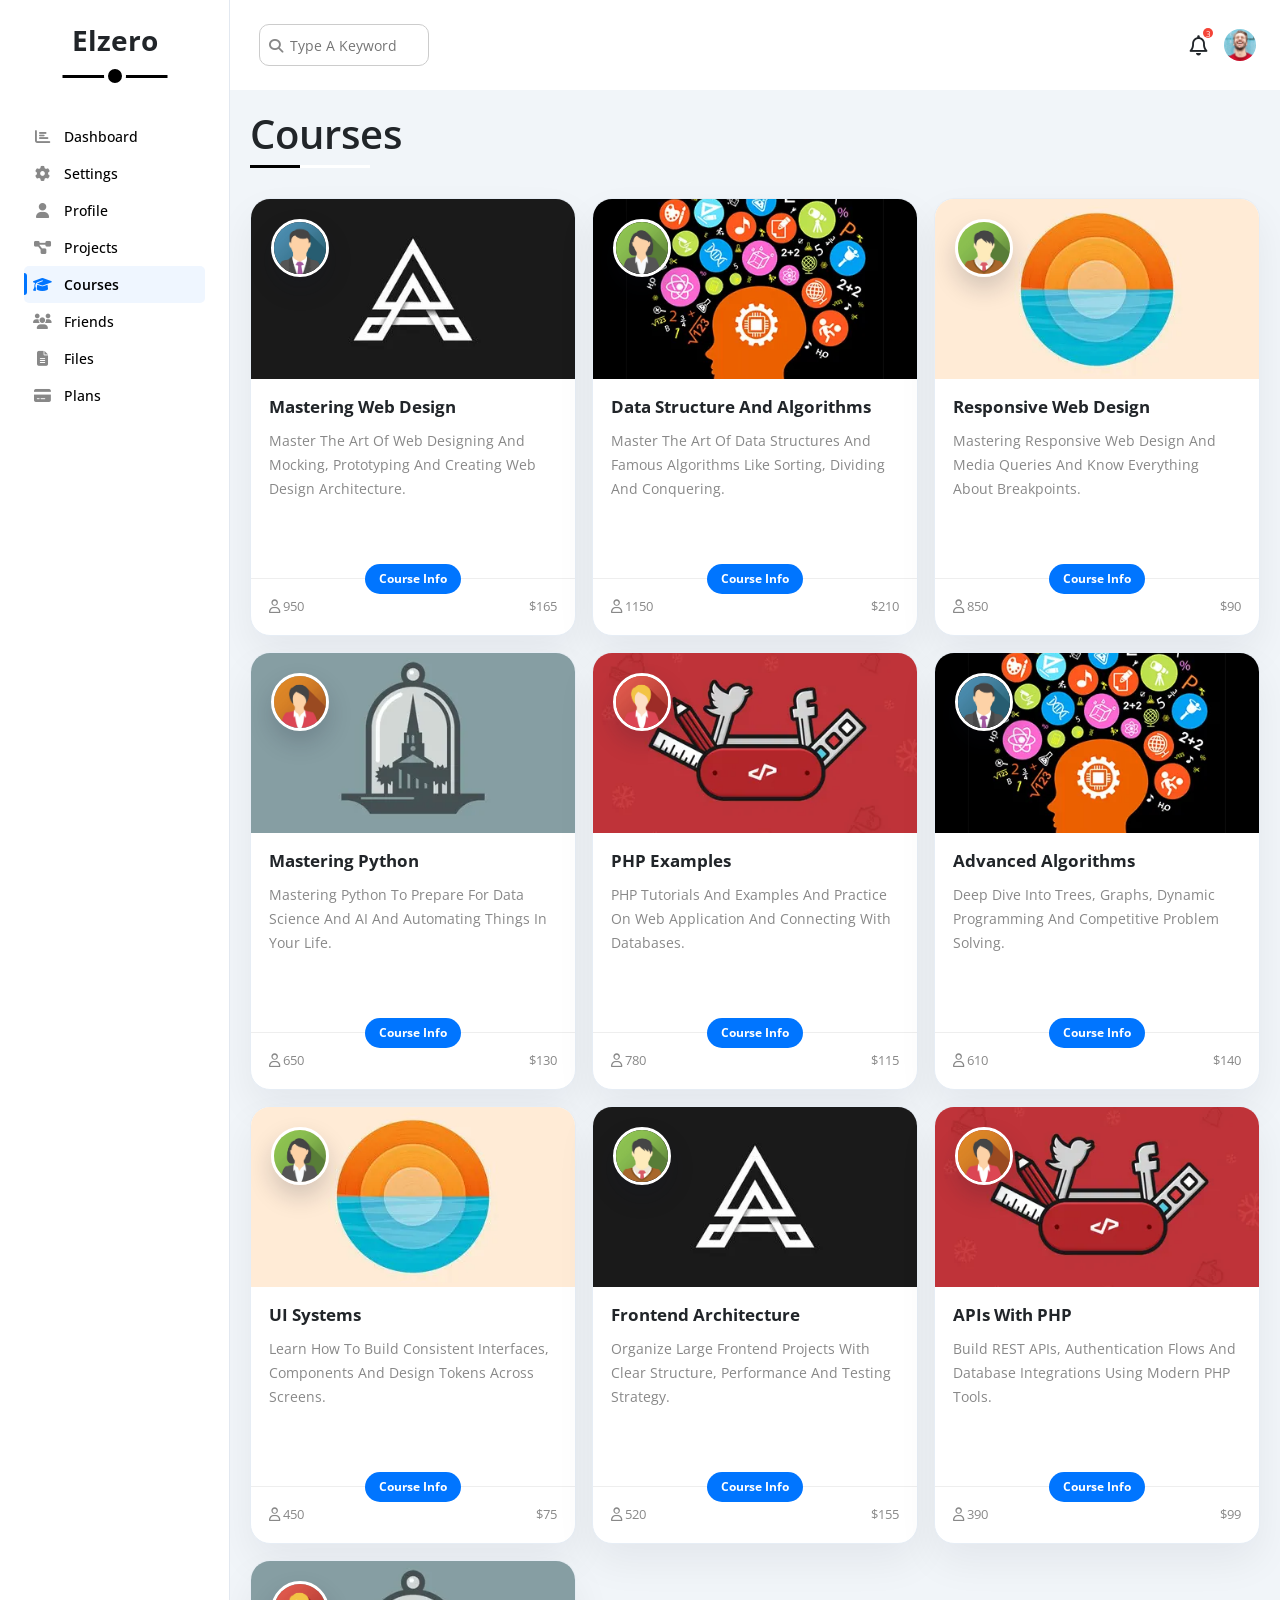
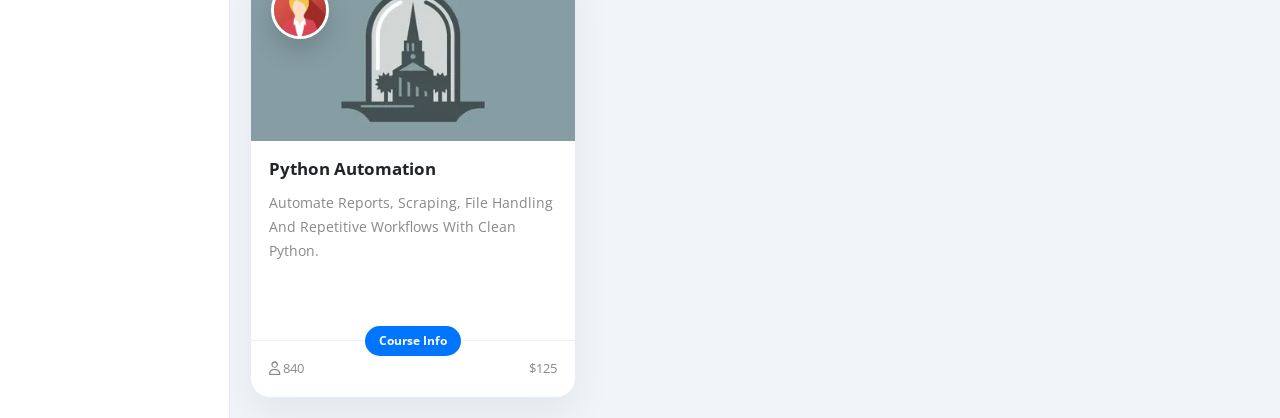
==== courses.html @ d8abd6de "Add plans, projects, and profile pages with updated layouts and features - Created a new plans.html " ====
<!DOCTYPE html>
<html lang="en">

<head>
    <meta charset="UTF-8">
    <meta http-equiv="X-UA-Compatible" content="IE=edge">
    <meta name="viewport" content="width=device-width, initial-scale=1.0">
    <title>Courses</title>

    <link rel="stylesheet" href="https://cdnjs.cloudflare.com/ajax/libs/font-awesome/6.5.0/css/all.min.css">
    <link href="https://cdn.jsdelivr.net/npm/bootstrap@5.3.8/dist/css/bootstrap.min.css" rel="stylesheet"
        integrity="sha384-sRIl4kxILFvY47J16cr9ZwB07vP4J8+LH7qKQnuqkuIAvNWLzeN8tE5YBujZqJLB" crossorigin="anonymous">
    <link rel="preconnect" href="https://fonts.googleapis.com">
    <link rel="preconnect" href="https://fonts.gstatic.com" crossorigin>
    <link href="https://fonts.googleapis.com/css2?family=Open+Sans:ital,wght@0,300..800;1,300..800&display=swap"
        rel="stylesheet">
    <link rel="stylesheet" href="css/style.css">
</head>

<body>
    <header>
        <div class="page d-flex">
            <div class="sidebar bg-white p-4 position-relative">
                <h3 class="position-relative text-center mt-0">Elzero</h3>
                <ul>
                    <li data-label="Dashboard">
                        <a class="d-flex align-items-center fs-14 mt-2 text-black rad-6 p-2" href="index.html">
                            <i class="fa-solid fa-chart-bar fa-fw"></i>
                            <span>Dashboard</span>
                        </a>
                    </li>
                    <li data-label="Settings">
                        <a class="d-flex align-items-center fs-14 text-black rad-6 p-2" href="settings.html">
                            <i class="fa-solid fa-gear fa-fw"></i>
                            <span>Settings</span>
                        </a>
                    </li>
                    <li data-label="Profile">
                        <a class="d-flex align-items-center fs-14 text-black rad-6 p-2" href="profile.html">
                            <i class="fa-solid fa-user fa-fw"></i>
                            <span>Profile</span>
                        </a>
                    </li>
                    <li data-label="Projects">
                        <a class="d-flex align-items-center fs-14 text-black rad-6 p-2" href="projects.html">
                            <i class="fa-solid fa-diagram-project fa-fw"></i>
                            <span>Projects</span>
                        </a>
                    </li>
                    <li data-label="Courses">
                        <a class="active d-flex align-items-center fs-14 text-black rad-6 p-2" href="courses.html">
                            <i class="fa-solid fa-graduation-cap fa-fw"></i>
                            <span>Courses</span>
                        </a>
                    </li>
                    <li data-label="Friends">
                        <a class="d-flex align-items-center fs-14 text-black rad-6 p-2" href="friends.html">
                            <i class="fa-solid fa-users fa-fw"></i>
                            <span>Friends</span>
                        </a>
                    </li>
                    <li data-label="Files">
                        <a class="d-flex align-items-center fs-14 text-black rad-6 p-2" href="files.html">
                            <i class="fa-solid fa-file-lines fa-fw"></i>
                            <span>Files</span>
                        </a>
                    </li>
                    <li data-label="Plans">
                        <a class="d-flex align-items-center fs-14 text-black rad-6 p-2" href="plans.html">
                            <i class="fa-solid fa-credit-card fa-fw"></i>
                            <span>Plans</span>
                        </a>
                    </li>
                </ul>
            </div>

            <div class="content w-100 overflow-hidden">
                <div class="head bg-white d-flex justify-content-between align-items-center p-4">
                    <div class="search position-relative">
                        <input class="p-2" type="search" placeholder="Type A Keyword">
                    </div>
                    <div class="icons d-flex align-items-center">
                        <span class="notification position-relative">
                            <i class="fa-regular fa-bell fa-lg"></i>
                        </span>
                        <img src="image/swiper.webp" alt="account avatar" class="ms-3" width="32" height="32">
                    </div>
                </div>

                <h1 class="position-relative fw-semibold">Courses</h1>

                <div class="wrapper courses-wrapper d-grid gap-3">
                    <section class="course-card page-card">
                        <img class="course-cover" src="image/course-01.webp" alt="Mastering Web Design course cover">
                        <img class="course-author" src="image/team-01.webp" alt="Instructor">
                        <div class="course-body">
                            <h3>Mastering Web Design</h3>
                            <p>Master The Art Of Web Designing And Mocking, Prototyping And Creating Web Design
                                Architecture.</p>
                        </div>
                        <div class="course-footer">
                            <a href="#" class="course-link">Course Info</a>
                            <span><i class="fa-regular fa-user"></i> 950</span>
                            <span>$165</span>
                        </div>
                    </section>

                    <section class="course-card page-card">
                        <img class="course-cover" src="image/course-02.webp" alt="Data Structure And Algorithms cover">
                        <img class="course-author" src="image/team-02.webp" alt="Instructor">
                        <div class="course-body">
                            <h3>Data Structure And Algorithms</h3>
                            <p>Master The Art Of Data Structures And Famous Algorithms Like Sorting, Dividing And
                                Conquering.</p>
                        </div>
                        <div class="course-footer">
                            <a href="#" class="course-link">Course Info</a>
                            <span><i class="fa-regular fa-user"></i> 1150</span>
                            <span>$210</span>
                        </div>
                    </section>

                    <section class="course-card page-card">
                        <img class="course-cover" src="image/course-03.webp" alt="Responsive Web Design cover">
                        <img class="course-author" src="image/team-03.webp" alt="Instructor">
                        <div class="course-body">
                            <h3>Responsive Web Design</h3>
                            <p>Mastering Responsive Web Design And Media Queries And Know Everything About Breakpoints.
                            </p>
                        </div>
                        <div class="course-footer">
                            <a href="#" class="course-link">Course Info</a>
                            <span><i class="fa-regular fa-user"></i> 850</span>
                            <span>$90</span>
                        </div>
                    </section>

                    <section class="course-card page-card">
                        <img class="course-cover" src="image/course-04.webp" alt="Mastering Python cover">
                        <img class="course-author" src="image/team-04.webp" alt="Instructor">
                        <div class="course-body">
                            <h3>Mastering Python</h3>
                            <p>Mastering Python To Prepare For Data Science And AI And Automating Things In Your Life.
                            </p>
                        </div>
                        <div class="course-footer">
                            <a href="#" class="course-link">Course Info</a>
                            <span><i class="fa-regular fa-user"></i> 650</span>
                            <span>$130</span>
                        </div>
                    </section>

                    <section class="course-card page-card">
                        <img class="course-cover" src="image/course-05.webp" alt="PHP Examples cover">
                        <img class="course-author" src="image/team-05.webp" alt="Instructor">
                        <div class="course-body">
                            <h3>PHP Examples</h3>
                            <p>PHP Tutorials And Examples And Practice On Web Application And Connecting With
                                Databases.</p>
                        </div>
                        <div class="course-footer">
                            <a href="#" class="course-link">Course Info</a>
                            <span><i class="fa-regular fa-user"></i> 780</span>
                            <span>$115</span>
                        </div>
                    </section>

                    <section class="course-card page-card">
                        <img class="course-cover" src="image/course-02.webp" alt="Advanced Algorithms cover">
                        <img class="course-author" src="image/team-01.webp" alt="Instructor">
                        <div class="course-body">
                            <h3>Advanced Algorithms</h3>
                            <p>Deep Dive Into Trees, Graphs, Dynamic Programming And Competitive Problem Solving.</p>
                        </div>
                        <div class="course-footer">
                            <a href="#" class="course-link">Course Info</a>
                            <span><i class="fa-regular fa-user"></i> 610</span>
                            <span>$140</span>
                        </div>
                    </section>

                    <section class="course-card page-card">
                        <img class="course-cover" src="image/course-03.webp" alt="UI Systems course cover">
                        <img class="course-author" src="image/team-02.webp" alt="Instructor">
                        <div class="course-body">
                            <h3>UI Systems</h3>
                            <p>Learn How To Build Consistent Interfaces, Components And Design Tokens Across Screens.
                            </p>
                        </div>
                        <div class="course-footer">
                            <a href="#" class="course-link">Course Info</a>
                            <span><i class="fa-regular fa-user"></i> 450</span>
                            <span>$75</span>
                        </div>
                    </section>

                    <section class="course-card page-card">
                        <img class="course-cover" src="image/course-01.webp" alt="Frontend Architecture cover">
                        <img class="course-author" src="image/team-03.webp" alt="Instructor">
                        <div class="course-body">
                            <h3>Frontend Architecture</h3>
                            <p>Organize Large Frontend Projects With Clear Structure, Performance And Testing Strategy.
                            </p>
                        </div>
                        <div class="course-footer">
                            <a href="#" class="course-link">Course Info</a>
                            <span><i class="fa-regular fa-user"></i> 520</span>
                            <span>$155</span>
                        </div>
                    </section>

                    <section class="course-card page-card">
                        <img class="course-cover" src="image/course-05.webp" alt="APIs With PHP cover">
                        <img class="course-author" src="image/team-04.webp" alt="Instructor">
                        <div class="course-body">
                            <h3>APIs With PHP</h3>
                            <p>Build REST APIs, Authentication Flows And Database Integrations Using Modern PHP Tools.
                            </p>
                        </div>
                        <div class="course-footer">
                            <a href="#" class="course-link">Course Info</a>
                            <span><i class="fa-regular fa-user"></i> 390</span>
                            <span>$99</span>
                        </div>
                    </section>

                    <section class="course-card page-card">
                        <img class="course-cover" src="image/course-04.webp" alt="Python Automation cover">
                        <img class="course-author" src="image/team-05.webp" alt="Instructor">
                        <div class="course-body">
                            <h3>Python Automation</h3>
                            <p>Automate Reports, Scraping, File Handling And Repetitive Workflows With Clean Python.
                            </p>
                        </div>
                        <div class="course-footer">
                            <a href="#" class="course-link">Course Info</a>
                            <span><i class="fa-regular fa-user"></i> 840</span>
                            <span>$125</span>
                        </div>
                    </section>
                </div>
            </div>
        </div>
    </header>

    <script src="https://cdn.jsdelivr.net/npm/bootstrap@5.3.8/dist/js/bootstrap.bundle.min.js"
        integrity="sha384-FKyoEForCGlyvwx9Hj09JcYn3nv7wiPVlz7YYwJrWVcXK/BmnVDxM+D2scQbITxI"
        crossorigin="anonymous"></script>
    <script src="js/main.js"></script>
</body>

</html>
---- css/style.css ----
:root {
    --blue-color: #0075ff;
    --blue-alt-color: #0d69d5;
    --orange-color: #f59e0b;
    --orange-alt-color: #ffc107;
    --green-color: #22c55e;
    --green-alt-color: #198754;
    --red-color: #f44336;
    --grey-color: #888;
    --fa-style-family-classic: "Font Awesome 6 Free";
}

* {
    box-sizing: border-box;
}

body {
    font-family: "Open Sans", sans-serif;
    margin: 0;
}

*:focus {
    outline: none;
}

a {
    text-decoration: none;

}

.page {
    min-height: 100vh;
    background-color: #f1f5f9;
}

ul {
    list-style: none;
    padding: 0;
}

.rad-6 {
    border-radius: 5px;
}

.fs-14 {
    font-size: 14px;
}

.w-fit {
    width: fit-content;
}

/* scrollbar */
::-webkit-scrollbar {
    width: 10px;
}

::-webkit-scrollbar-track {
    background-color: #f1f1f1;
}

::-webkit-scrollbar-thumb {
    background-color: var(--blue-alt-color);
}

::-webkit-scrollbar-thumb:hover {
    background-color: var(--blue-alt-color);
}

/* ---------------------------- start Document ----------------------------*/
/* start sidebar */
.sidebar {
    width: 230px;
    min-height: 100vh;
    background: #fff;
    padding: 20px 12px;
    display: flex;
    flex-direction: column;
    gap: 2px;
    transition: width .3s ease;
    overflow: hidden;
    border-right: 1px solid #e2e8f0;
    flex-shrink: 0;
}

.sidebar>h3 {
    margin-bottom: 50px;
    font-weight: bold;
}

.sidebar>h3::after,
.sidebar>h3::before {
    content: "";
    position: absolute;
    background-color: black;
    left: 50%;
    transform: translateX(-50%);
}

.sidebar>h3::before {
    width: 105px;
    height: 2.5px;
    bottom: -20px;
}

.sidebar>h3::after {
    width: 12px;
    height: 12px;
    bottom: -29px;
    padding: 7px;
    border-radius: 50%;
    border: 4px solid white;
}

.sidebar ul li a {
    gap: 12px;
    color: #64748b;
    font-weight: 500;
    transition: background .2s, color .2s;
    white-space: nowrap;
    overflow: hidden;
    position: relative;
}

.sidebar ul li a i {
    font-size: 15px;
    flex-shrink: 0;
    width: 20px;
    text-align: center;
    color: var(--grey-color);
    transition: color .2s;
}

.sidebar ul li a:hover {
    background: #eff6ff;
    color: var(--blue-color);
}

.sidebar ul li a:hover i,
.sidebar ul li a.active i {
    color: var(--blue-color);
}

.sidebar ul li a.active {
    background: #eff6ff;
    color: var(--blue-color);
    font-weight: 600;
}

/* الخط الجانبي على الـ active */
.sidebar ul li a.active::before {
    content: '';
    position: absolute;
    left: 0;
    top: 20%;
    bottom: 20%;
    width: 3px;
    background: var(--blue-color);
    border-radius: 0 3px 3px 0;
}

/* زر التصغير */
.sidebar-toggle {
    position: absolute;
    top: 16px;
    right: 12px;
    width: 28px;
    height: 28px;
    border: none;
    background: transparent;
    cursor: pointer;
    border-radius: 6px;
    display: flex;
    align-items: center;
    justify-content: center;
    color: var(--grey-color);
    font-size: 14px;
    transition: background .2s, color .2s;
}

.sidebar-toggle:hover {
    background: #eff6ff;
    color: var(--blue-color);
}

/* Tooltip */
.sidebar ul li {
    position: relative;
}

.sidebar.collapsed ul li:hover::after {
    content: attr(data-label);
    position: absolute;
    left: calc(100% + 8px);
    top: 50%;
    transform: translateY(-50%);
    background: #1e293b;
    color: #fff;
    font-size: 11px;
    padding: 4px 10px;
    border-radius: 6px;
    white-space: nowrap;
    z-index: 999;
    pointer-events: none;
}

/* Collapsed */
.sidebar.collapsed {
    width: 60px;
}

.sidebar.collapsed>h3 {
    opacity: 0;
    height: 0;
    margin: 0;
    padding: 0;
    border: none;
}

.sidebar.collapsed ul li a span {
    opacity: 0;
    width: 0;
}

.sidebar.collapsed ul li a {
    display: flex;
    justify-content: center;
    padding: 10px;
    gap: 0;
}

.sidebar.collapsed ul li a i {
    width: auto;
}

.sidebar.collapsed .sidebar-toggle {
    right: 50%;
    transform: translateX(50%);
}

h1 {
    margin: 20px 20px 40px;
}

h1::after,
h1::before {
    content: "";
    position: absolute;
    height: 3px;
    bottom: -10px;
    left: 0;
}

h1::before {
    background-color: white;
    width: 120px;
}

h1::after {
    background-color: black;
    width: 50px;
}

/* start content */

.head .search::before {
    font-family: "Font Awesome 6 Free";
    content: "\f002";
    font-weight: 900;
    position: absolute;
    left: 15px;
    padding-right: 5px;
    top: 50%;
    transform: translateY(-50%);
    font-size: 14px;
    color: var(--grey-color);
}

.head .search input {
    border: 1px solid #ccc;
    border-radius: 10px;
    margin-left: 5px;
    padding-left: 30px !important;
    width: 170px;
    transition: width 0.3s;
}

.head .search input:focus {
    width: 200px;
}

.head .search input::placeholder {
    font-size: 14px;
}

.head .search input:focus::placeholder {
    opacity: 0;
}

.head .icons .notification::before {
    content: "3";
    position: absolute;
    top: -5px;
    right: -5px;
    background-color: var(--red-color);
    color: white;
    font-size: 8px;
    text-align: center;
    width: 10px;
    height: 10px;
    /* padding: 2px 5px; */
    border-radius: 50%;
}

.head .icons img {
    border-radius: 50%;
}

/* end content */
/* wrapper */
.wrapper {
    grid-template-columns: repeat(auto-fill, minmax(450px, 1fr));
    margin-left: 20px;
    margin-right: 20px;
    margin-bottom: 20px;
}

.text-welcome {
    color: var(--grey-color);
}

.intro {
    background-color: #eee;
}

.wrapper .intro img {
    width: 200px;
    margin-bottom: -10px;
}

.welcome .avatar {
    width: 64px;
    height: 64px;
    border-radius: 50%;
    border: 1px solid white;
    padding: 2px;
    box-shadow: 0 0 5px #ddd;
    margin-left: 20px;
    margin-top: -32px;
}

.welcome .body {
    border-top: 1px solid #EEE;
    border-bottom: 1px solid #EEE;
}

.welcome .body>div {
    flex: 1;
}

.welcome .visit {
    margin: 0 15px 15px auto;
    transition: 0.3s;
    background-color: var(--blue-color);
}

.welcome .visit:hover {
    background-color: var(--blue-alt-color);
}

.body span {
    color: var(--grey-color);
}

/* start Quick-draft */
.quick-draft .text-welcome {
    color: var(--grey-color);
    font-size: 22px;
}

.quick-draft input,
.quick-draft textarea {
    background-color: #eee;
}

.quick-draft textarea {
    resize: none;
    min-height: 180px;
}

.quick-draft .save {
    margin-left: auto;
    transition: 0.3s;
    cursor: pointer;
    background-color: var(--blue-color);
}

.quick-draft .save:hover {
    background-color: var(--blue-alt-color);
}

/* End Quick-draft */
/* start targets */
.targets .target-row .icon {
    width: 80px;
    height: 80px;
    margin-right: 15px;
}

.targets .details {
    flex: 1;
}

.targets .details .progress {
    height: 4px;
    overflow: visible;
}

.targets .details .progress>span {
    position: absolute;
    height: 100%;
    left: 0;
    top: 0;
}

.targets .details .progress>span span {
    position: absolute;
    bottom: 16px;
    right: -16px;
    color: white;
    padding: 2px 5px;
    border-radius: 6px;
    font-size: 13px;
    background-color: var(--blue-color);
}

.targets .details .progress>span span::after {
    content: "";
    border-style: solid;
    border-width: 6px;
    position: absolute;
    bottom: -10px;
    left: 50%;
    transform: translateX(-50%);
}

.targets .details .progress>.blue span::after {
    border-color: var(--blue-color) transparent transparent transparent;

}

.targets .details .progress>.orange span::after {
    border-color: var(--orange-alt-color) transparent transparent transparent;

}

.targets .details .progress>.green span::after {
    border-color: var(--green-alt-color) transparent transparent transparent;
}


.blue .icon,
.blue .progress {
    background-color: rgb(0 117 255 / 20%);
}

.orange .icon,
.orange .progress {
    background-color: rgb(245 158 10 / 20%);
}

.green .icon,
.green .progress {
    background-color: rgb(34 197 94 / 20%);
}

/* End targets */
/* start tickets */
.tickets .box {
    border: 1px solid #ccc;
    width: calc(50% - 10px);
}

/* End tickets */
/* start latest-news */
.latest-news .news-row:not(:last-of-type) {
    border-bottom: 1px solid #eee;
    margin-bottom: 23px;
    padding-bottom: 28px;

}

.btn-shape {
    background-color: #eee;
    font-size: 15px;
    padding: 4px 8px;
    border-radius: 6px;

}

.latest-news .news-row h3 {
    font-size: 18px;
    font-weight: 700;
    letter-spacing: -0.5px;
    margin: 0 0 5px;

}

.latest-news .news-row p {
    font-size: 16px;

}

.latest-uploads .info,
.latest-news .info {
    flex-grow: 1;
}

/* End latest-news */
/* start Tasks */
.tasks .task-row:not(:last-of-type) {
    border-bottom: 1px solid #eee;
    margin-bottom: 15px;
    padding-bottom: 15px;
}

.tasks .info {
    flex-grow: 1;
}

.tasks .done {
    opacity: 0.3;
}

.tasks h3 {
    font-size: 18px;
    font-weight: 700;
    letter-spacing: -0.5px;
    margin: 0 0 5px;
}

.tasks p {
    font-size: 16px;

}

.tasks .delete:not(.no-effect) {
    cursor: pointer;
    transition: 0.3s;
}

.tasks .delete:hover:not(.no-effect) {
    color: var(--red-color);
}

/* End Tasks */
/* start Top Search */
.srarch-items .items-head div {
    font-size: 18px;
}

/* End Top Search */
/* start latest-uploads */
.latest-uploads .news-row:not(:last-of-type) {
    border-bottom: 1px solid #eee;
    margin-bottom: 12px;
    padding-bottom: 9px;
}

.latest-uploads .news-row h3 {
    font-size: 16px;
    font-weight: 600;
    letter-spacing: -0.5px;
    margin: 0 0 5px;

}

/* End latest-uploads */
/* start Last Projects Progrss */
.last-project ul::before {
    content: "";
    position: absolute;
    left: 10px;
    width: 2px;
    height: 100%;
    background-color: var(--blue-color);
}

.last-project ul li::before {
    content: "";
    width: 20px;
    height: 20px;
    border-radius: 50%;
    background-color: white;
    border: 2px solid white;
    outline: 2px solid var(--blue-color);
    margin-right: 15px;
    z-index: 1;
}

.last-project ul li.done::before {
    content: "";
    background-color: var(--blue-color);
}

.last-project ul li.current::before {
    content: "";
    animation: change-color 0.8s infinite alternate;
}

.last-project img {
    position: absolute;
    right: 0;
    bottom: 0;
    opacity: 0.1;

}

@keyframes change-color {
    from {
        background-color: var(--blue-color);
    }

    to {
        background-color: white;
    }
}

/* End Last Projects Progrss */
/* start Reminder Widget */
.reminders ul li .key {
    width: 15px;
    height: 15px;

}

.reminders ul li .blue {
    border-left: 2px solid var(--blue-color);
}

.reminders ul li .green {
    border-left: 2px solid var(--green-color);
}

.reminders ul li .orange {
    border-left: 2px solid var(--orange-color);
}

.reminders ul li .red {
    border-left: 2px solid var(--red-color);
}

/* End Reminder Widget */
/* start Letest Post  */
.letest-post .post-content {
    text-transform: capitalize;
    line-height: 1.8;
    border-top: 1px solid #eee;
    border-bottom: 1px solid #eee;
    min-height: 140px;
}

/* End Letest Post  */
/* start Social Media */
.social-media .box {
    padding-left: 70px;
    padding-top: 20px;
    padding-bottom: 20px;
    padding-right: 15px;
}

.social-media .box i {
    position: absolute;
    left: 0;
    top: 0;
    width: 55px;
    transition: 0.3s;
}

.social-media .box i:hover {
    transform: rotate(5deg);
}

.social-media .twitter {
    background-color: rgb(29 161 242 / 20%);
    color: #1da1f2;
}

.social-media .twitter i,
.social-media .twitter a {
    background-color: #1da1f2;
}

.social-media .facebook {
    background-color: rgb(24 119 242 /20%);
    color: #1877f2;
}

.social-media .facebook i,
.social-media .facebook a {
    background-color: #1877f2;
}

.social-media .youtube {
    background-color: rgb(255 0 0 /20%);
    color: #ff0000;
}

.social-media .youtube i,
.social-media .youtube a {
    background-color: #ff0000;
}

.social-media .linkedin {
    background-color: rgb(10 102 194 /20%);
    color: #0a66c2;
}

.social-media .linkedin i,
.social-media .linkedin a {
    background-color: #0a66c2;
}

/* End Social Media */
/* start  Project Taple */
.project {
    margin: 20px;
}

.project .responsive-table {
    overflow-x: auto;
}

.project table {
    min-width: 1000px;
}

.project thead td {
    background-color: #EEE;
    font-weight: bold;
}

.project table td {
    padding: 15px;
}

.project table tbody tr td:last-child {
    border-right: 1px solid #eee;

}

.project tbody td {
    border-left: 1px solid #eee;
    border-bottom: 1px solid #eee;
}

.project table img {
    padding: 2px;
}

.project table img:not(:first-child) {
    margin-left: -20px;
}

/* End Project Taple */

/* Mobile Document*/
@media (max-width: 767px) {

    /* sidebar */
    .sidebar {
        width: 72px !important;
        padding: 14px 15px !important;
    }

    .sidebar>h3 {
        font-size: 13px;
        margin-bottom: 15px;
        display: flex;
        align-items: center;
        justify-content: center;
    }

    .sidebar>h3::before,
    .sidebar>h3::after {
        display: none;
    }

    .sidebar ul li a span {
        opacity: 0 !important;
        width: 0 !important;
    }

    .sidebar ul li a {
        justify-content: center !important;
        padding: 10px !important;
        gap: 0 !important;
    }

    .sidebar ul li a i {
        width: auto !important;
        padding: 5px !important;
    }

    .sidebar-toggle {
        display: none;
    }

    /* wrapper */
    .wrapper {
        grid-template-columns: minmax(200px, 1fr);
        margin-left: 10px;
        margin-right: 10px;
        gap: 10px;
    }

    /* welcome */
    .welcome .body {
        display: block;
    }

    .welcome .intro {
        padding-bottom: 30px;
    }

    .welcome .avatar {
        margin-left: 0;
    }

    .welcome .body>div:not(:last-child) {
        margin-bottom: 20px;
    }

    /* tickets */
    .tickets .box {
        width: 100%;
    }

    /*latest-news  */
    .latest-news .news-row {
        display: block !important;
    }

    .latest-news .label {
        margin: 10px auto 0 !important;
        width: fit-content !important;
        display: block !important;
    }

    .last-project ul li:last-child {
        position: relative;
    }

    .last-project ul li:last-child::after {
        content: "";
        position: absolute;
        left: 2px;
        top: 20px;
        width: 7px;
        height: calc(100% - 0px);
        background-color: white;
    }
}

/* ----------------------------////// End Document //////----------------------------*/
/* ----------------------------////// start Settings //////--------------------------*/
/* strt Site Control */

.settings-card-description {
    max-width: 420px;
    line-height: 1.7;
}

.settings-copy {
    flex: 1 1 200px;
    min-width: 0;
}

.settings-control {
    cursor: pointer;
}

.settings-copy p {
    font-size: 15px;
}

.settings-state.is-open {
    color: var(--green-color);
}

.settings-state.is-closed {
    color: var(--red-color);
}

.toggle-switch {
    width: 70px;
    height: 32px;
    background: #d4d4d4;
    transition: 0.3s;
}

.settings-toggle-row {
    gap: 0 !important;
}

.settings-toggle-row.with-state {
    gap: 12px !important;
}

.toggle-switch::before {
    font-family: var(--fa-style-family-classic);
    content: "\f00d";
    font-weight: 900;
    position: absolute;
    top: 4px;
    left: 4px;
    width: 24px;
    height: 24px;
    border-radius: 50%;
    background-color: #fff;
    color: #94a3b8;
    display: flex;
    align-items: center;
    justify-content: center;
    font-size: 22px;
    line-height: 1;
    cursor: pointer;
    box-shadow: 0 10px 20px rgb(15 23 42 / 16%);
    transition: left 0.3s, color 0.3s, transform 0.3s, background-color 0.3s;
}

.toggle-checkbox:checked+.toggle-switch {
    background: var(--blue-color);
    box-shadow: 0 10px 25px rgb(0 117 255 / 25%);
}

.toggle-checkbox:checked+.toggle-switch::before {
    content: "\f00c";
    left: calc(100% - 27px);
    color: var(--blue-color);
    cursor: pointer;
}

.toggle-checkbox:focus-visible+.toggle-switch {
    outline: 3px solid rgb(0 117 255 / 25%);
    outline-offset: 4px;
}

.status-badge.online {
    background: #e8f9ed;
    color: var(--green-color);
}

.status-badge.offline {
    background: #feecee;
    color: var(--red-color);
}

.status-badge i {
    font-size: 7px;
}

.status-badge-text {
    line-height: 1.3;
}

.status-badge[hidden] {
    display: none !important;
}

.close-message {
    width: 100%;
    min-height: 170px;
    margin-top: 20px;
    padding: 20px 18px;
    border: 1px solid #d1d5db;
    border-radius: 18px;
    resize: none;

    transition: 0.8s;
}

.close-message::placeholder {
    color: #9ca3af;
}

.close-message:focus {
    border-color: #94a3b8;
    background-color: #fcfdff;
    box-shadow: 0 0 0 4px rgb(148 163 184 / 14%);
}

.sec-box-2 {
    padding-bottom: 20px;
    border-bottom: 1px solid #eee;
}

.sec-box {
    padding-top: 20px;
    border-top: 1px solid #eee;
}

/* End Site Control */
/* start General Info */
.General {
    position: relative;
    border: 1px solid #e6edf5;
    box-shadow: 0 18px 40px rgb(15 23 42 / 6%);
    background: linear-gradient(180deg, #ffffff 0%, #fbfdff 100%);
}

.General h2 {
    color: #111827;
    letter-spacing: -0.02em;
}

.General>p {
    max-width: 420px;
    line-height: 1.7;
}

.General label {
    font-size: 16px;
    font-weight: 500;
    color: #7d8ca1 !important;
}

.General input {
    min-height: 52px;
    padding: 12px 16px !important;
    border: 1px solid #d7dee7 !important;
    border-radius: 12px !important;
    background-color: #fff;
    color: #111827;
    box-shadow: inset 0 1px 2px rgb(15 23 42 / 4%);
    transition: border-color 0.3s, box-shadow 0.3s, background-color 0.3s;
}

.General input::placeholder {
    color: #9ca3af;
}

.General input:focus {
    border-color: #94a3b8 !important;
    background-color: #fcfdff;
    box-shadow: 0 0 0 4px rgb(148 163 184 / 14%);
}

.General>div:last-of-type>div {
    display: flex;
    align-items: center;
    gap: 14px;
}

.General>div:last-of-type input {
    flex: 1;
    background-color: #f3f6fa;
    color: #94a3b8;
}

.General>div:last-of-type input::placeholder {
    color: #a3afbd;
}

.General>div:last-of-type a {
    flex-shrink: 0;
    color: var(--blue-color);
    transition: color 0.3s, opacity 0.3s;
}

.General>div:last-of-type a:hover {
    color: var(--blue-alt-color);
}

/* End General Info */
/* stert Social Info */

.soial-boxs i {
    width: 45px;
    height: 45px;
    background-color: #f6f6f6;
    border: 1px solid #ddd;
    border-right: none;
    border-radius: 6px 0 0 6px;
    transition: 0.3s;
}

.soial-boxs input {
    height: 45px;
    border: 1px solid #ddd;
    background-color: #f6f6f6;
    border-radius: 0 6px 6px 0;
    padding-left: 10px;

}

.soial-boxs .twitter:focus-within i {
    color: black;
}

.soial-boxs .facebook:focus-within i {
    color: #1877f2;
}

.soial-boxs .linkedin:focus-within i {
    color: #0a66c2;
}

.soial-boxs .youtube:focus-within i {

    color: #ff0000;
}

/* End Social Info */
/* start widget-control */

.widget-control {
    border: 1px solid #e6edf5;
    box-shadow: 0 18px 40px rgb(15 23 42 / 6%);
    background: linear-gradient(180deg, #ffffff 0%, #fbfdff 100%);
}

.widget-control .control {
    position: relative;
    min-height: 26px;
}


.widget-control .control input[type="checkbox"] {
    position: absolute;
    opacity: 0;
    inset: 0 auto auto 0;
    pointer-events: none;
}

.widget-control .control label {
    position: relative;
    display: inline-flex;
    align-items: center;
    min-height: 22px;
    padding-left: 35px;
    font-size: 19px;
    font-weight: 600;
    cursor: pointer;
    user-select: none;
    transition: color 0.3s ease;
}

.widget-control .control label::before,
.widget-control .control label::after {
    position: absolute;
    width: 22px;
    height: 22px;
    border-radius: 4px;
    left: 0;
    color: white;
    transition: 0.3s;
    top: 50%;
}

.widget-control .control label::before {
    content: "";
    border: 2px solid #b8c2ce;
    transform: translateY(-50%);
}

.widget-control .control label::after {
    font-family: var(--fa-style-family-classic);
    content: "\f00c";
    font-weight: 900;
    transform: translateY(-50%) scale(0.4) rotate(360deg);
    font-size: 12px;
    display: flex;
    justify-content: center;
    align-items: center;
    background-color: var(--blue-color);
    opacity: 0;
}

.widget-control .control label:hover::before {
    border-color: var(--blue-color);
}

.widget-control .control input[type="checkbox"]:checked+label::after {
    opacity: 1;
    transform: translateY(-50%) scale(1);
}

/* End widget-control */
/* start backup control */

.backup-control input[type="radio"] {
    transform: scale(1.5);
}

.backup-control .control {
    cursor: pointer;
}

.backup-control .servers input[type="radio"] {
    --webkit-appearance: none;
    appearance: none;
}

.backup-control .servers {
    border-top: 1px solid #eee;
    padding-top: 20px;
}

.backup-control .servers .server {
    border: 2px solid #eee;
    position: relative;
}

.backup-control .servers .server label {
    cursor: pointer;

}

.backup-control .servers input[type="radio"]:checked+.server {
    border-color: var(--blue-color);
    color: var(--blue-color);

}

/* End backup control */
/* Mobile */

@media (max-width: 991px) {
    .settings-actions {
        align-items: flex-start;
    }

    .settings-toggle-row {
        justify-content: space-between;
    }

    .General>div:last-of-type>div {
        flex-wrap: wrap;
    }
}

@media (max-width: 767px) {
    .head {
        gap: 12px;
        padding: 16px !important;
    }

    .head .search {
        width: 100%;
    }

    .head .search input,
    .head .search input:focus {
        width: 100%;
        margin-left: 0;
    }

    h1 {
        margin: 18px 16px 32px;
        font-size: 30px;
    }


    .settings-card {
        padding: 22px 16px !important;
        border-radius: 20px !important;
    }

    .settings-control {
        margin: 24px 0 18px;
        gap: 18px;
    }

    .settings-toggle-row {
        width: 100%;
        justify-content: space-between;
        gap: 12px;
    }

    .General {
        padding: 22px 16px !important;
        border-radius: 20px !important;
    }

    .General>p {
        max-width: none;
    }

    .General label {
        font-size: 15px;
    }

    .General input {
        min-height: 48px;
        font-size: 15px;
    }

    .General>div:last-of-type>div {
        align-items: flex-start;
        gap: 10px;
    }

    .General>div:last-of-type a {
        font-size: 17px !important;
    }

    .backup-control .servers {
        flex-wrap: wrap;
    }

}

/* ----------------------------////// End Settings //////--------------------------*/
/* ----------------------------////// start Profile //////--------------------------*/
/* Shared Page Cards */
.page-card {
    background: #fff;
    border: 1px solid #e6edf5;
    border-radius: 20px;
    box-shadow: 0 18px 40px rgb(15 23 42 / 6%);
}

/* start overview */
.profile-wrapper {
    grid-template-columns: minmax(0, 1fr) minmax(300px, 420px);
}

.profile-wrapper .overview {
    grid-column: 1 / -1;
    overflow: hidden;
}

.overview .avatar-box {
    width: 280px;
    padding: 32px 24px;
    text-align: center;
    border-right: 1px solid #eee;
    flex-shrink: 0;
}

.overview .avatar-box img {
    width: 120px;
    height: 120px;
    object-fit: cover;
}

.overview .avatar-box .level {
    height: 8px;
    width: 75%;
    margin: 0 auto;
    overflow: hidden;
}

.overview .avatar-box .level span {
    display: block;
    height: 100%;
    background-color: var(--blue-color);
    border-radius: inherit;
    color: transparent;
}

.overview .avatar-box .rating {
    color: #f59e0b;
}

.overview .info-box {
    flex: 1;
}

.overview .info-row {
    display: grid;
    grid-template-columns: repeat(3, minmax(0, 1fr)) 80px;
    gap: 14px 18px;
    align-items: center;
    padding: 18px 24px;
    border-bottom: 1px solid #eee;
}

.overview .info-row:last-child {
    border-bottom: 0;
}

.overview .info-title {
    grid-column: 1 / -1;
    margin: 0;
    font-size: 15px;
    font-weight: 700;
    color: var(--grey-color);
}

.profile-detail {
    font-size: 14px;
    color: #111827;
}

.profile-detail span {
    display: inline-block;
    margin-right: 4px;
    color: var(--grey-color);
}

.profile-switch {
    justify-self: end;
}

.profile-switch .toggle-switch {
    width: 60px;
    height: 24px;
}

.profile-switch .toggle-switch::before {
    width: 18px;
    height: 18px;
    top: 3px;
    left: 3px;
    font-size: 10px;
}

.profile-switch .toggle-checkbox:checked+.toggle-switch::before {
    left: 39px;
}

.skills-card,
.activities-card {
    min-height: 100%;
}

.skills-row {
    display: flex;
    flex-wrap: wrap;
    gap: 8px;
    padding: 14px 0;
    border-bottom: 1px solid #eee;
}

.skills-row:last-child {
    border-bottom: 0;
    padding-bottom: 0;
}

.skills-row:first-child {
    padding-top: 0;
}

.skill-tag,
.project-tag {
    display: inline-flex;
    align-items: center;
    padding: 6px 10px;
    background-color: #f6f7fb;
    border-radius: 999px;
    font-size: 13px;
    font-weight: 600;
    color: #374151;
}

.activity-row {
    display: flex;
    align-items: center;
    gap: 16px;
    padding: 18px 0;
    border-bottom: 1px solid #eee;
}

.activity-row:last-child {
    border-bottom: 0;
    padding-bottom: 0;
}

.activity-row:first-child {
    padding-top: 0;
}

.activity-row img {
    width: 64px;
    height: 64px;
    object-fit: cover;
}

.activity-copy {
    flex: 1;
}

.activity-copy h3 {
    margin: 0 0 6px;
    font-size: 16px;
    font-weight: 700;
}

.activity-copy p {
    margin: 0;
    font-size: 14px;
    color: var(--grey-color);
}

.activity-time {
    min-width: 88px;
    text-align: right;
}

.activity-time strong {
    display: block;
    margin-bottom: 6px;
    font-size: 14px;
    color: #111827;
}

.activity-time span {
    font-size: 13px;
    color: var(--grey-color);
}

/* ----------------------------////// End Profile ////////--------------------------*/
/* ----------------------------////// start Projects //////------------------------*/
.projects-wrapper {
    grid-template-columns: repeat(auto-fill, minmax(500px, 1fr));
}

.project-card {
    position: relative;
    padding: 24px;
}

.project-date {
    position: absolute;
    top: 24px;
    right: 24px;
    font-size: 13px;
    color: var(--grey-color);
}

.project-card h3 {
    margin: 0 0 10px;
    font-size: 18px;
    font-weight: 700;
}

.project-card p {
    margin: 0;
    min-height: 48px;
    line-height: 1.8;
    font-size: 14px;
    color: var(--grey-color);
}

.project-team {
    display: flex;
    align-items: flex-end;
    min-height: 60px;
    margin: 22px 0 18px;
}

.project-team img {
    width: 40px;
    height: 40px;
    border: 2px solid white;
    border-radius: 50%;
    object-fit: cover;
    margin-right: -14px;
}

.project-team img:last-child {
    margin-right: 0;
}

.project-tags {
    display: flex;
    justify-content: flex-end;
    flex-wrap: wrap;
    gap: 8px;
    padding: 18px 0;
    margin-bottom: 18px;
    border-top: 1px solid #eee;
    border-bottom: 1px solid #eee;
}

.project-progress-row {
    display: flex;
    align-items: center;
    gap: 16px;
}

.project-progress {
    flex: 1;
    height: 8px;
    overflow: hidden;
    border-radius: 999px;
    background-color: #f1f5f9;
}

.project-progress span {
    display: block;
    height: 100%;
    border-radius: inherit;
}

.project-budget {
    font-size: 14px;
    font-weight: 700;
    color: var(--grey-color);
    white-space: nowrap;
}

.bar-red {
    background-color: var(--red-color);
}

.bar-green {
    background-color: var(--green-color);
}

.bar-blue {
    background-color: var(--blue-color);
}

/* ----------------------------////// End Projects ////////------------------------*/
/* ----------------------------////// start Courses //////-------------------------*/
.courses-wrapper {
    grid-template-columns: repeat(auto-fill, minmax(300px, 1fr));
}

.course-card {
    position: relative;
    overflow: hidden;
}

.course-cover {
    width: 100%;
    height: 180px;
    object-fit: cover;
}

.course-author {
    position: absolute;
    top: 20px;
    left: 20px;
    width: 58px;
    height: 58px;
    border: 3px solid white;
    border-radius: 50%;
    object-fit: cover;
    box-shadow: 0 12px 24px rgb(15 23 42 / 18%);
}

.course-body {
    padding: 18px 18px 54px;
}

.course-body h3 {
    margin: 0 0 12px;
    font-size: 17px;
    font-weight: 700;
}

.course-body p {
    margin: 0;
    min-height: 95px;
    color: var(--grey-color);
    line-height: 1.7;
    font-size: 14px;
}

.course-footer {
    position: relative;
    display: flex;
    align-items: center;
    justify-content: space-between;
    gap: 12px;
    padding: 18px;
    border-top: 1px solid #eee;
}

.course-link {
    position: absolute;
    top: -15px;
    left: 50%;
    transform: translateX(-50%);
    padding: 6px 14px;
    border-radius: 999px;
    background-color: var(--blue-color);
    color: white;
    font-size: 12px;
    font-weight: 700;
}

.course-footer span {
    color: var(--grey-color);
    font-size: 13px;
}

/* ----------------------------////// End Courses ////////-------------------------*/
/* ----------------------------////// start Friends //////-------------------------*/
.friends-wrapper {
    grid-template-columns: repeat(auto-fill, minmax(300px, 1fr));
}

.friend-card {
    padding: 22px;
}

.friend-contact {
    display: flex;
    gap: 10px;
}

.friend-contact a {
    width: 34px;
    height: 34px;
    border-radius: 50%;
    background-color: #f4f7fb;
    color: #64748b;
    display: inline-flex;
    align-items: center;
    justify-content: center;
    transition: 0.3s;
}

.friend-contact a:hover {
    background-color: #e0edff;
    color: var(--blue-color);
}

.friend-avatar {
    display: block;
    width: 96px;
    height: 96px;
    margin: 14px auto 12px;
    border-radius: 50%;
    object-fit: cover;
}

.friend-card h3 {
    margin: 0 0 6px;
    font-size: 18px;
    text-align: center;
    font-weight: 700;
}

.friend-card>p {
    margin: 0 0 18px;
    color: var(--grey-color);
    font-size: 14px;
    text-align: center;
}

.friend-stats {
    position: relative;
    margin: 0 0 18px;
    padding: 18px 0;
    border-top: 1px solid #eee;
    border-bottom: 1px solid #eee;
}

.friend-stats li {
    display: flex;
    align-items: center;
    gap: 10px;
    margin-bottom: 10px;
    font-size: 14px;
}

.friend-stats li:last-child {
    margin-bottom: 0;
}

.friend-card.vip-card .friend-stats::after {
    content: "VIP";
    position: absolute;
    right: 0;
    top: 50%;
    transform: translateY(-50%);
    font-size: 34px;
    font-weight: 800;
    letter-spacing: 1px;
    color: #f59e0b;
    opacity: 0.2;
}

.friend-meta {
    display: flex;
    align-items: center;
    justify-content: space-between;
    gap: 12px;
    color: var(--grey-color);
    font-size: 13px;
}

.friend-actions {
    display: flex;
    gap: 8px;
}

.friend-actions a {
    padding: 8px 14px;
    border-radius: 10px;
    color: white;
    font-size: 13px;
    font-weight: 700;
}

.profile-btn {
    background-color: var(--blue-color);
}

.remove-btn {
    background-color: var(--red-color);
}

/* ----------------------------////// End Friends ////////-------------------------*/
/* ----------------------------////// start Files //////---------------------------*/
.files-wrapper {
    grid-template-columns: minmax(0, 1fr);
}

.files-layout {
    display: flex;
    align-items: flex-start;
    gap: 20px;
}

.files-grid {
    flex: 1;
    display: grid;
    grid-template-columns: repeat(auto-fill, minmax(180px, 1fr));
    gap: 20px;
    width: 100%;
}

.file-card {
    padding: 16px;
}

.file-actions {
    display: flex;
    justify-content: flex-start;
}

.file-actions i {
    font-size: 13px;
    color: #94a3b8;
}

.file-icon {
    text-align: center;
    padding: 8px 0 16px;
    transition: transform 0.3s;
}

.file-card:hover .file-icon {
    transform: translateY(-4px);
}

.file-icon img {
    width: 64px;
    height: 64px;
}

.file-card h3 {
    margin: 0 0 10px;
    font-size: 15px;
    font-weight: 700;
    text-align: center;
}

.file-user {
    margin: 0;
    color: var(--grey-color);
    font-size: 13px;
}

.file-meta {
    display: flex;
    align-items: center;
    justify-content: space-between;
    margin-top: 14px;
    padding-top: 14px;
    border-top: 1px solid #eee;
    color: var(--grey-color);
    font-size: 12px;
}

.files-stats {
    width: 260px;
    padding: 24px;
    flex-shrink: 0;
}

.files-stats h2 {
    margin: 0 0 20px;
    font-size: 23px;
    font-weight: 700;
}

.file-stat {
    display: flex;
    align-items: center;
    gap: 12px;
    padding: 12px;
    border: 1px solid #eee;
    border-radius: 14px;
    margin-bottom: 14px;
}

.file-stat .icon {
    width: 44px;
    height: 44px;
    border-radius: 12px;
    display: inline-flex;
    align-items: center;
    justify-content: center;
}

.file-stat .icon img {
    width: 24px;
    height: 24px;
}

.file-stat .meta {
    flex: 1;
}

.file-stat .meta strong {
    display: block;
    margin-bottom: 4px;
    font-size: 14px;
}

.file-stat .meta span,
.file-stat .size {
    color: var(--grey-color);
    font-size: 12px;
}

.is-blue {
    background-color: rgb(0 117 255 / 12%);
}

.is-green {
    background-color: rgb(34 197 94 / 12%);
}

.is-red {
    background-color: rgb(244 67 54 / 12%);
}

.is-orange {
    background-color: rgb(245 158 11 / 12%);
}

.is-violet {
    background-color: rgb(139 92 246 / 12%);
}

.upload-btn {
    display: flex;
    align-items: center;
    gap: 8px;
    width: fit-content;
    padding: 10px 16px;
    margin: 12px auto 0;
    border-radius: 12px;
    background-color: var(--blue-color);
    color: white;
    font-size: 14px;
    font-weight: 700;
}

.upload-btn:hover i {
    animation: go-up 0.8s infinite;
}

@keyframes go-up {
    0%,
    100% {
        transform: translateY(0);
    }

    50% {
        transform: translateY(-4px);
    }
}

/* ----------------------------////// End Files ////////---------------------------*/
/* ----------------------------////// start Plans //////---------------------------*/
.plans-wrapper {
    grid-template-columns: repeat(auto-fill, minmax(500px, 1fr));
}

.plan-card {
    padding: 20px;
}

.plan-header {
    padding: 26px 16px;
    border: 3px solid white;
    border-radius: 18px;
    color: white;
    text-align: center;
    margin-bottom: 22px;
}

.free-plan .plan-header {
    background-color: var(--green-color);
    outline: 3px solid var(--green-color);
}

.basic-plan .plan-header {
    background-color: var(--blue-color);
    outline: 3px solid var(--blue-color);
}

.premium-plan .plan-header {
    background-color: var(--orange-color);
    outline: 3px solid var(--orange-color);
}

.plan-header h2 {
    margin: 0 0 8px;
    font-size: 28px;
    font-weight: 700;
}

.plan-price {
    position: relative;
    display: inline-block;
    padding-left: 18px;
    font-size: 40px;
    font-weight: 800;
    line-height: 1;
}

.plan-price::before {
    content: "$";
    position: absolute;
    left: 0;
    top: 1px;
    font-size: 25px;
    font-weight: 700;
}

.plan-features {
    margin: 0;
    padding: 0;
}

.plan-features li {
    display: flex;
    align-items: center;
    justify-content: space-between;
    gap: 12px;
    padding: 14px 0;
    border-bottom: 1px solid #eee;
    font-size: 15px;
}

.plan-features li span {
    display: inline-flex;
    align-items: center;
    gap: 10px;
}

.plan-features .yes {
    color: var(--green-color);
}

.plan-features .no {
    color: var(--red-color);
}

.plan-features .fa-circle-info {
    color: var(--grey-color);
}

.plan-footer {
    padding-top: 18px;
}

.join-btn {
    display: inline-flex;
    padding: 10px 18px;
    border-radius: 12px;
    color: white;
    font-size: 14px;
    font-weight: 700;
}

.join-btn.free {
    background-color: var(--green-color);
}

.join-btn.basic {
    background-color: var(--blue-color);
}

.plan-current {
    margin: 0;
    color: var(--grey-color);
    text-align: center;
    font-size: 14px;
    font-weight: 700;
}

/* ----------------------------////// End Plans ////////---------------------------*/

@media (max-width: 1199px) {
    .profile-wrapper {
        grid-template-columns: minmax(0, 1fr);
    }

    .files-layout {
        flex-direction: column-reverse;
    }

    .files-stats {
        width: 100%;
    }
}

@media (max-width: 991px) {
    .overview {
        flex-direction: column;
    }

    .overview .avatar-box {
        width: 100%;
        border-right: 0;
        border-bottom: 1px solid #eee;
    }

    .overview .info-row {
        grid-template-columns: repeat(2, minmax(0, 1fr));
    }

    .profile-switch {
        grid-column: 1 / -1;
        justify-self: start;
    }

    .project-tags {
        justify-content: flex-start;
    }

    .project-progress-row,
    .friend-meta {
        flex-direction: column;
        align-items: flex-start;
    }
}

@media (max-width: 767px) {
    .profile-wrapper,
    .projects-wrapper,
    .courses-wrapper,
    .friends-wrapper,
    .plans-wrapper {
        grid-template-columns: minmax(0, 1fr);
    }

    .overview .info-row {
        grid-template-columns: minmax(0, 1fr);
        padding: 18px 16px;
    }

    .overview .avatar-box {
        padding: 24px 18px;
    }

    .skills-card,
    .activities-card,
    .project-card,
    .friend-card,
    .plan-card,
    .files-stats,
    .file-card {
        border-radius: 18px;
    }

    .activity-row {
        flex-direction: column;
        align-items: center;
        text-align: center;
    }

    .activity-time {
        text-align: center;
    }

    .project-date {
        position: static;
        display: block;
        margin-bottom: 10px;
    }

    .course-body p {
        min-height: 0;
    }

    .friend-actions {
        width: 100%;
    }

    .friend-actions a {
        flex: 1;
        text-align: center;
    }

    .files-grid {
        grid-template-columns: repeat(auto-fill, minmax(200px, 1fr));
        gap: 16px;
        width: 100%;
    }

    .files-stats,
    .file-card {
        padding: 18px;
    }

    .plan-features li {
        align-items: flex-start;
    }
}
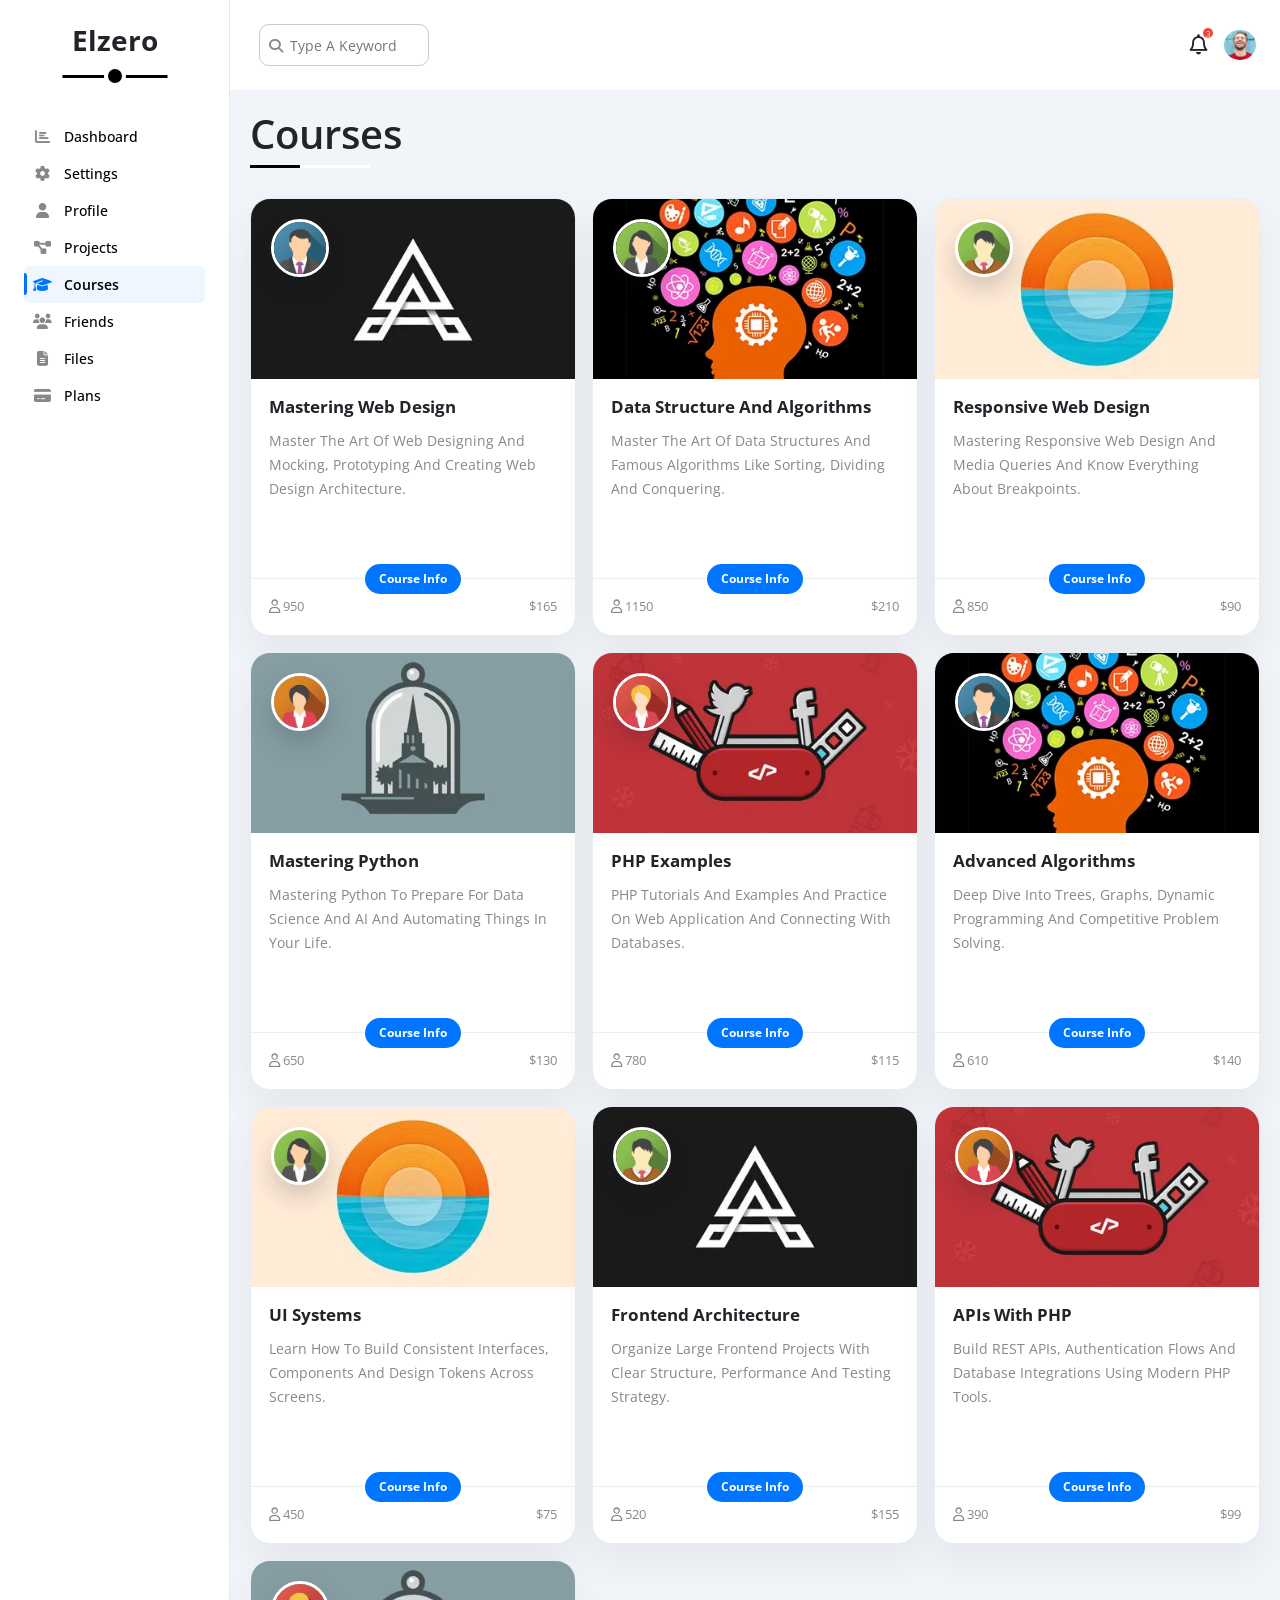
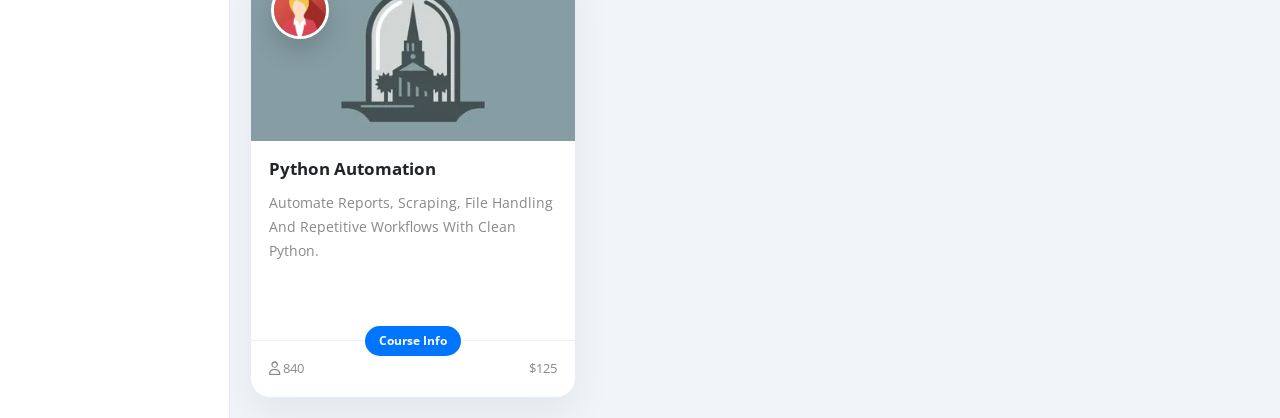
==== commit 05215d2f: "Refactor HTML structure and improve accessibility by adding title and aria-label attributes to links" ====
--- a/courses.html
+++ b/courses.html
@@ -24,49 +24,49 @@
                 <h3 class="position-relative text-center mt-0">Elzero</h3>
                 <ul>
                     <li data-label="Dashboard">
-                        <a class="d-flex align-items-center fs-14 mt-2 text-black rad-6 p-2" href="index.html">
+                        <a title="Dashboard" aria-label="Dashboard" class="d-flex align-items-center fs-14 mt-2 text-black rad-6 p-2" href="index.html">
                             <i class="fa-solid fa-chart-bar fa-fw"></i>
                             <span>Dashboard</span>
                         </a>
                     </li>
                     <li data-label="Settings">
-                        <a class="d-flex align-items-center fs-14 text-black rad-6 p-2" href="settings.html">
+                        <a title="Settings" aria-label="Settings" class="d-flex align-items-center fs-14 text-black rad-6 p-2" href="settings.html">
                             <i class="fa-solid fa-gear fa-fw"></i>
                             <span>Settings</span>
                         </a>
                     </li>
                     <li data-label="Profile">
-                        <a class="d-flex align-items-center fs-14 text-black rad-6 p-2" href="profile.html">
+                        <a title="Profile" aria-label="Profile" class="d-flex align-items-center fs-14 text-black rad-6 p-2" href="profile.html">
                             <i class="fa-solid fa-user fa-fw"></i>
                             <span>Profile</span>
                         </a>
                     </li>
                     <li data-label="Projects">
-                        <a class="d-flex align-items-center fs-14 text-black rad-6 p-2" href="projects.html">
+                        <a title="Projects" aria-label="Projects" class="d-flex align-items-center fs-14 text-black rad-6 p-2" href="projects.html">
                             <i class="fa-solid fa-diagram-project fa-fw"></i>
                             <span>Projects</span>
                         </a>
                     </li>
                     <li data-label="Courses">
-                        <a class="active d-flex align-items-center fs-14 text-black rad-6 p-2" href="courses.html">
+                        <a title="Courses" aria-label="Courses" class="active d-flex align-items-center fs-14 text-black rad-6 p-2" href="courses.html">
                             <i class="fa-solid fa-graduation-cap fa-fw"></i>
                             <span>Courses</span>
                         </a>
                     </li>
                     <li data-label="Friends">
-                        <a class="d-flex align-items-center fs-14 text-black rad-6 p-2" href="friends.html">
+                        <a title="Friends" aria-label="Friends"class="d-flex align-items-center fs-14 text-black rad-6 p-2" href="friends.html">
                             <i class="fa-solid fa-users fa-fw"></i>
                             <span>Friends</span>
                         </a>
                     </li>
                     <li data-label="Files">
-                        <a class="d-flex align-items-center fs-14 text-black rad-6 p-2" href="files.html">
+                        <a title="Files" aria-label="Files" class="d-flex align-items-center fs-14 text-black rad-6 p-2" href="files.html">
                             <i class="fa-solid fa-file-lines fa-fw"></i>
                             <span>Files</span>
                         </a>
                     </li>
                     <li data-label="Plans">
-                        <a class="d-flex align-items-center fs-14 text-black rad-6 p-2" href="plans.html">
+                        <a title="Plans" aria-label="Plans" class="d-flex align-items-center fs-14 text-black rad-6 p-2" href="plans.html">
                             <i class="fa-solid fa-credit-card fa-fw"></i>
                             <span>Plans</span>
                         </a>
@@ -83,7 +83,7 @@
                         <span class="notification position-relative">
                             <i class="fa-regular fa-bell fa-lg"></i>
                         </span>
-                        <img src="image/swiper.webp" alt="account avatar" class="ms-3" width="32" height="32">
+                        <img src="image/swiper.webp" alt="account avatar" class="ms-3 img-fluid" loading="lazy" width="32" height="32">
                     </div>
                 </div>
 
@@ -91,149 +91,149 @@
 
                 <div class="wrapper courses-wrapper d-grid gap-3">
                     <section class="course-card page-card">
-                        <img class="course-cover" src="image/course-01.webp" alt="Mastering Web Design course cover">
-                        <img class="course-author" src="image/team-01.webp" alt="Instructor">
+                        <img width="100" height="100" loading="lazy" class="course-cover img-fluid" src="image/course-01.webp" alt="Mastering Web Design course cover">
+                        <img width="58" height="58" loading="lazy" class="course-author img-fluid" src="image/team-01.webp" alt="Instructor">
                         <div class="course-body">
                             <h3>Mastering Web Design</h3>
                             <p>Master The Art Of Web Designing And Mocking, Prototyping And Creating Web Design
                                 Architecture.</p>
                         </div>
                         <div class="course-footer">
-                            <a href="#" class="course-link">Course Info</a>
+                            <a title="Course1" aria-label="Course1" href="#" class="course-link">Course Info</a>
                             <span><i class="fa-regular fa-user"></i> 950</span>
                             <span>$165</span>
                         </div>
                     </section>
 
                     <section class="course-card page-card">
-                        <img class="course-cover" src="image/course-02.webp" alt="Data Structure And Algorithms cover">
-                        <img class="course-author" src="image/team-02.webp" alt="Instructor">
+                        <img width="100" height="100" loading="lazy" class="course-cover img-fluid" src="image/course-02.webp" alt="Data Structure And Algorithms cover">
+                        <img width="58" height="58" loading="lazy" class="course-author img-fluid" src="image/team-02.webp" alt="Instructor">
                         <div class="course-body">
                             <h3>Data Structure And Algorithms</h3>
                             <p>Master The Art Of Data Structures And Famous Algorithms Like Sorting, Dividing And
                                 Conquering.</p>
                         </div>
                         <div class="course-footer">
-                            <a href="#" class="course-link">Course Info</a>
+                            <a title="Course2" aria-label="Course2" href="#" class="course-link">Course Info</a>
                             <span><i class="fa-regular fa-user"></i> 1150</span>
                             <span>$210</span>
                         </div>
                     </section>
 
                     <section class="course-card page-card">
-                        <img class="course-cover" src="image/course-03.webp" alt="Responsive Web Design cover">
-                        <img class="course-author" src="image/team-03.webp" alt="Instructor">
+                        <img width="100" height="100" loading="lazy" class="course-cover img-fluid" src="image/course-03.webp" alt="Responsive Web Design cover">
+                        <img width="58" height="58" loading="lazy" class="course-author img-fluid" src="image/team-03.webp" alt="Instructor">
                         <div class="course-body">
                             <h3>Responsive Web Design</h3>
                             <p>Mastering Responsive Web Design And Media Queries And Know Everything About Breakpoints.
                             </p>
                         </div>
                         <div class="course-footer">
-                            <a href="#" class="course-link">Course Info</a>
+                            <a title="Course3" aria-label="Course3" href="#" class="course-link">Course Info</a>
                             <span><i class="fa-regular fa-user"></i> 850</span>
                             <span>$90</span>
                         </div>
                     </section>
 
                     <section class="course-card page-card">
-                        <img class="course-cover" src="image/course-04.webp" alt="Mastering Python cover">
-                        <img class="course-author" src="image/team-04.webp" alt="Instructor">
+                        <img width="100" height="100" loading="lazy" class="course-cover img-fluid" src="image/course-04.webp" alt="Mastering Python cover">
+                        <img width="58" height="58" loading="lazy" class="course-author img-fluid" src="image/team-04.webp" alt="Instructor">
                         <div class="course-body">
                             <h3>Mastering Python</h3>
                             <p>Mastering Python To Prepare For Data Science And AI And Automating Things In Your Life.
                             </p>
                         </div>
                         <div class="course-footer">
-                            <a href="#" class="course-link">Course Info</a>
+                            <a title="Course4" aria-label="Course4" href="#" class="course-link">Course Info</a>
                             <span><i class="fa-regular fa-user"></i> 650</span>
                             <span>$130</span>
                         </div>
                     </section>
 
                     <section class="course-card page-card">
-                        <img class="course-cover" src="image/course-05.webp" alt="PHP Examples cover">
-                        <img class="course-author" src="image/team-05.webp" alt="Instructor">
+                        <img width="100" height="100" loading="lazy" class="course-cover img-fluid" src="image/course-05.webp" alt="PHP Examples cover">
+                        <img width="58" height="58" loading="lazy" class="course-author img-fluid" src="image/team-05.webp" alt="Instructor">
                         <div class="course-body">
                             <h3>PHP Examples</h3>
                             <p>PHP Tutorials And Examples And Practice On Web Application And Connecting With
                                 Databases.</p>
                         </div>
                         <div class="course-footer">
-                            <a href="#" class="course-link">Course Info</a>
+                            <a title="Course5" aria-label="Course5" href="#" class="course-link">Course Info</a>
                             <span><i class="fa-regular fa-user"></i> 780</span>
                             <span>$115</span>
                         </div>
                     </section>
 
                     <section class="course-card page-card">
-                        <img class="course-cover" src="image/course-02.webp" alt="Advanced Algorithms cover">
-                        <img class="course-author" src="image/team-01.webp" alt="Instructor">
+                        <img width="100" height="100" loading="lazy" class="course-cover img-fluid" src="image/course-02.webp" alt="Advanced Algorithms cover">
+                        <img width="58" height="58" loading="lazy" class="course-author img-fluid" src="image/team-01.webp" alt="Instructor">
                         <div class="course-body">
                             <h3>Advanced Algorithms</h3>
                             <p>Deep Dive Into Trees, Graphs, Dynamic Programming And Competitive Problem Solving.</p>
                         </div>
                         <div class="course-footer">
-                            <a href="#" class="course-link">Course Info</a>
+                            <a title="Course1" aria-label="Course1" href="#" class="course-link">Course Info</a>
                             <span><i class="fa-regular fa-user"></i> 610</span>
                             <span>$140</span>
                         </div>
                     </section>
 
                     <section class="course-card page-card">
-                        <img class="course-cover" src="image/course-03.webp" alt="UI Systems course cover">
-                        <img class="course-author" src="image/team-02.webp" alt="Instructor">
+                        <img width="100" height="100" loading="lazy" class="course-cover img-fluid" src="image/course-03.webp" alt="UI Systems course cover">
+                        <img width="58" height="58" loading="lazy" class="course-author img-fluid" src="image/team-02.webp" alt="Instructor">
                         <div class="course-body">
                             <h3>UI Systems</h3>
                             <p>Learn How To Build Consistent Interfaces, Components And Design Tokens Across Screens.
                             </p>
                         </div>
                         <div class="course-footer">
-                            <a href="#" class="course-link">Course Info</a>
+                            <a title="Course2" aria-label="Course2" href="#" class="course-link">Course Info</a>
                             <span><i class="fa-regular fa-user"></i> 450</span>
                             <span>$75</span>
                         </div>
                     </section>
 
                     <section class="course-card page-card">
-                        <img class="course-cover" src="image/course-01.webp" alt="Frontend Architecture cover">
-                        <img class="course-author" src="image/team-03.webp" alt="Instructor">
+                        <img width="100" height="100" loading="lazy" class="course-cover img-fluid" src="image/course-01.webp" alt="Frontend Architecture cover">
+                        <img width="58" height="58" loading="lazy" class="course-author img-fluid" src="image/team-03.webp" alt="Instructor">
                         <div class="course-body">
                             <h3>Frontend Architecture</h3>
                             <p>Organize Large Frontend Projects With Clear Structure, Performance And Testing Strategy.
                             </p>
                         </div>
                         <div class="course-footer">
-                            <a href="#" class="course-link">Course Info</a>
+                            <a title="Course3" aria-label="Course3" href="#" class="course-link">Course Info</a>
                             <span><i class="fa-regular fa-user"></i> 520</span>
                             <span>$155</span>
                         </div>
                     </section>
 
                     <section class="course-card page-card">
-                        <img class="course-cover" src="image/course-05.webp" alt="APIs With PHP cover">
-                        <img class="course-author" src="image/team-04.webp" alt="Instructor">
+                        <img  width="100" height="100" loading="lazy" class="course-cover img-fluid" src="image/course-05.webp" alt="APIs With PHP cover">
+                        <img  width="58" height="58" loading="lazy" class="course-author img-fluid" src="image/team-04.webp" alt="Instructor">
                         <div class="course-body">
                             <h3>APIs With PHP</h3>
                             <p>Build REST APIs, Authentication Flows And Database Integrations Using Modern PHP Tools.
                             </p>
                         </div>
                         <div class="course-footer">
-                            <a href="#" class="course-link">Course Info</a>
+                            <a title="Course4" aria-label="Course4" href="#" class="course-link">Course Info</a>
                             <span><i class="fa-regular fa-user"></i> 390</span>
                             <span>$99</span>
                         </div>
                     </section>
 
                     <section class="course-card page-card">
-                        <img class="course-cover" src="image/course-04.webp" alt="Python Automation cover">
-                        <img class="course-author" src="image/team-05.webp" alt="Instructor">
+                        <img width="100" height="100" loading="lazy" class="course-cover img-fluid" src="image/course-04.webp" alt="Python Automation cover">
+                        <img width="58" height="58" loading="lazy" class="course-author img-fluid" src="image/team-05.webp" alt="Instructor">
                         <div class="course-body">
                             <h3>Python Automation</h3>
                             <p>Automate Reports, Scraping, File Handling And Repetitive Workflows With Clean Python.
                             </p>
                         </div>
                         <div class="course-footer">
-                            <a href="#" class="course-link">Course Info</a>
+                            <a title="Course5" aria-label="Course5" href="#" class="course-link">Course Info</a>
                             <span><i class="fa-regular fa-user"></i> 840</span>
                             <span>$125</span>
                         </div>
--- a/css/style.css
+++ b/css/style.css
@@ -1514,7 +1514,7 @@
 /* ----------------------------////// End Profile ////////--------------------------*/
 /* ----------------------------////// start Projects //////------------------------*/
 .projects-wrapper {
-    grid-template-columns: repeat(auto-fill, minmax(500px, 1fr));
+    grid-template-columns: repeat(auto-fill, minmax(300px, 1fr));
 }
 
 .project-card {
@@ -1829,6 +1829,7 @@
 
 .file-card {
     padding: 16px;
+    cursor: pointer;
 }
 
 .file-actions {
@@ -1884,6 +1885,7 @@
     width: 260px;
     padding: 24px;
     flex-shrink: 0;
+    cursor: pointer;
 }
 
 .files-stats h2 {
@@ -1900,6 +1902,7 @@
     border: 1px solid #eee;
     border-radius: 14px;
     margin-bottom: 14px;
+    cursor: pointer;
 }
 
 .file-stat .icon {
@@ -1964,6 +1967,7 @@
     color: white;
     font-size: 14px;
     font-weight: 700;
+    cursor: pointer;
 }
 
 .upload-btn:hover i {
@@ -1984,7 +1988,7 @@
 /* ----------------------------////// End Files ////////---------------------------*/
 /* ----------------------------////// start Plans //////---------------------------*/
 .plans-wrapper {
-    grid-template-columns: repeat(auto-fill, minmax(500px, 1fr));
+    grid-template-columns: repeat(auto-fill, minmax(400px, 1fr));
 }
 
 .plan-card {
